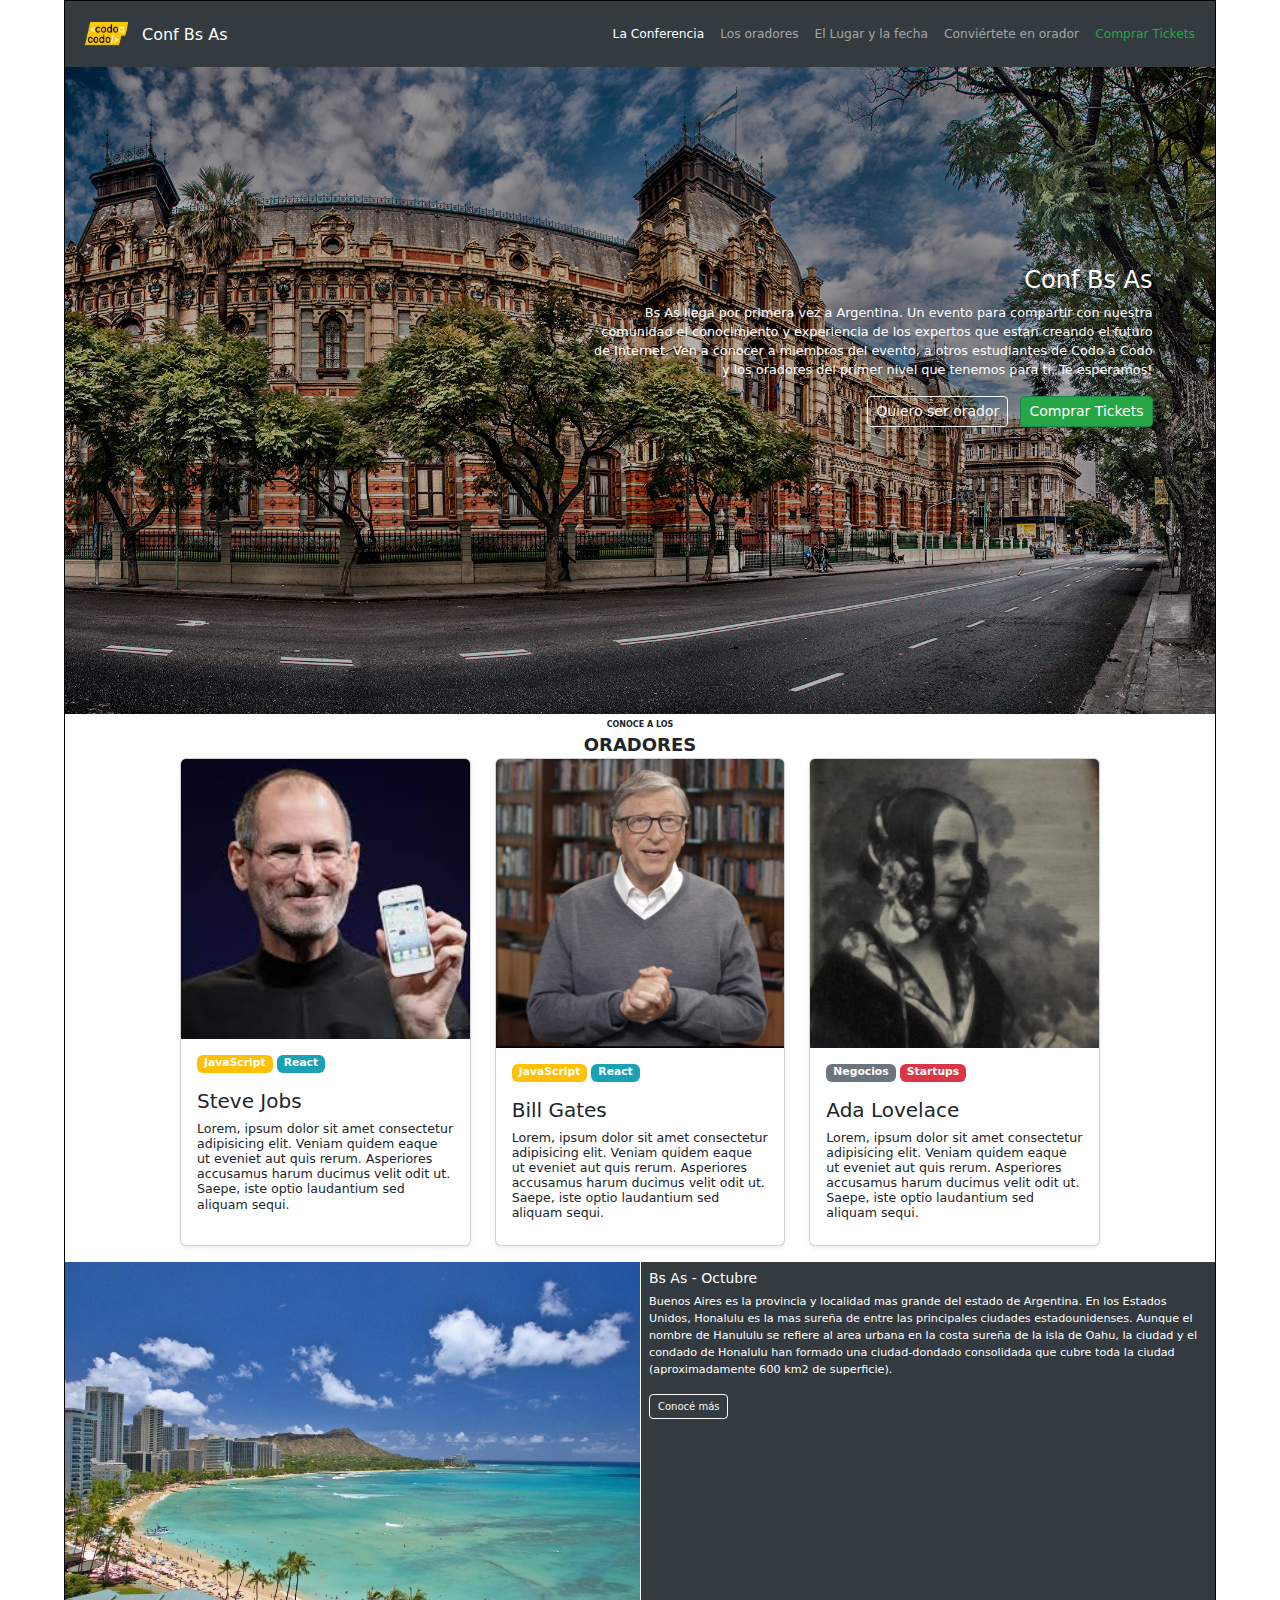
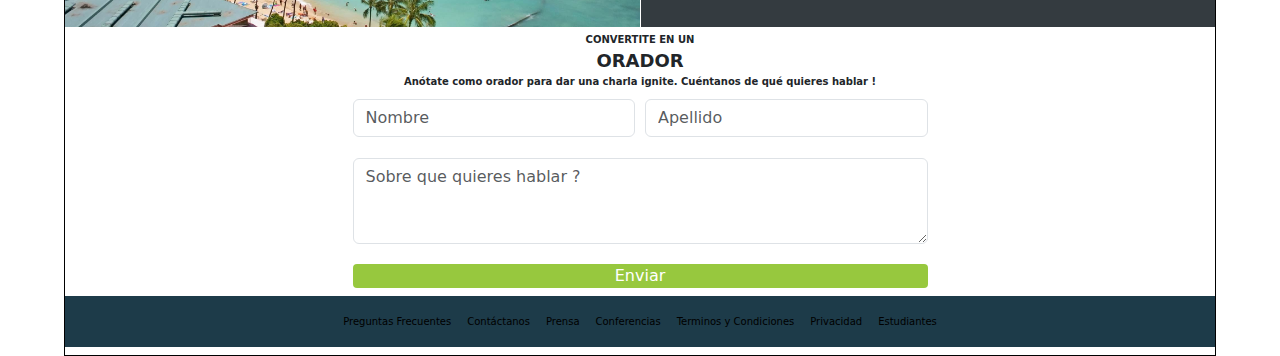
==== index.html @ 1c46b810 "Inicio del Proyecto" ====
<!DOCTYPE html>
<html lang="en">

<head>
  <title>Bootstrap 5 Example</title>
  <meta charset="utf-8">
  <meta name="viewport" content="width=device-width, initial-scale=1">
  <link href="https://cdn.jsdelivr.net/npm/bootstrap@5.1.3/dist/css/bootstrap.min.css" rel="stylesheet">
  <script src="https://cdn.jsdelivr.net/npm/bootstrap@5.1.3/dist/js/bootstrap.bundle.min.js"></script>
  <link rel="stylesheet" href="css/style.css">
</head>

<body>

  
  
  <!--    Menu de Navegacion-->
    
  <nav class="header-navbar navbar navbar-expand-md navbar-dark bg-dark text-white small">

    <!-- <div class="container-fluid  justify-content-start"> -->

    <div class="container-fluid small">
      
      <a class="navbar-brand" href="#"><img src="img/codoacodo.png" alt="" width="60" height="40" class="d-inline-block"><span style="font-size: 16px; margin: 5px;">Conf Bs As</span></a>
    
      <span>
        <ul class="navbar-nav">
          <li class="nav-item">
            <a class="nav-link active" aria-current="page" href="#">La Conferencia</a>
          </li>
          <li class="nav-item">
            <a class="nav-link" href="#">Los oradores</a>
          </li>
          <li class="nav-item">
            <a class="nav-link" href="#">El Lugar y la fecha</a>
          </li>
          <li class="nav-item">
            <a class="nav-link" href="#">Conviértete en orador</a>
          </li>
          <li class="nav-item">
            <a class="nav-link mytext-success" href="#">Comprar Tickets</a>
          </li>
        </ul>
      </span>

    </div>
  </nav>

  <!--    Imagen Bs As con Texto-->

  <div class="container-fluid p-0 m-0">

    <div class="image-container">
      <img src="img/ba1.jpg" alt="html5" class="imagen-con-texto">
      <div class="imagen-con-texto-titulo">
        <h4>Conf Bs As</h4>
        <p>Bs As llega por primera vez a Argentina. Un evento para compartir con nuestra comunidad el conocimiento y
          experiencia de los expertos que estan creando el futuro de Internet. Ven a conocer a miembros del evento, a
          otros estudiantes de Codo a Codo y los oradores del primer nivel que tenemos para ti. Te esperamos!</p>
        <button type="button" class="btn  btn-outline-light mb-2 btn-sm btn-block">Quiero ser orador</button>
        <button type="button" class="btn btn-comprar btn-success mb-2 ms-2  btn-sm btn-block ">Comprar Tickets</button>
      </div>
    </div>
  </div>




    <!--    Cuerpo Central con imagenes-->

    <div class="oradores" style="position: relative;">

    <p style="text-align: center; font-size:8px; font-weight: 600; padding: 0; margin-top: 5px; margin-bottom: 0;">CONOCE A LOS</p>
    <p style="text-align: center; font-size:large; font-weight: 600; padding: 0 ; margin: 0;">ORADORES</p>

        <div class="row row-cols-1 row-cols-xs-1 row-cols-sm-3 row-cols-lg-3">
        
        <div class="col">
          <div class="card h-100 shadow-sm"> <img
              src="img/steve.jpg"
              class="card-img-top" alt="...">
            <div class="card-body">
              <div class="clearfix mb-3"> 
                <span class="float-start badge  bg-warning">JavaScript</span> 
                <span class="float-start badge ms-1 bg-info">React</span> 
              </div>
              <h5 class="card-title">Steve Jobs</h5>
              <h6 class="card-title small">Lorem, ipsum dolor sit amet consectetur adipisicing elit. Veniam quidem eaque ut
                eveniet aut quis rerum. Asperiores accusamus harum ducimus velit odit ut. Saepe, iste optio laudantium sed
                aliquam sequi.</h6>
            </div>
          </div>
        </div>

        <div class="col">
          <div class="card h-100 shadow-sm"> <img
              src="img/bill.jpg"
              class="card-img-top" alt="...">
              <div class="card-body">
                <div class="clearfix mb-3"> 
                  <span class="float-start badge bg-warning">JavaScript</span> 
                  <span class="float-start badge  ms-1  bg-info">React</span> 
                </div>
                <h5 class="card-title">Bill Gates</h5>
                <h6 class="card-title small">Lorem, ipsum dolor sit amet consectetur adipisicing elit. Veniam quidem eaque ut
                  eveniet aut quis rerum. Asperiores accusamus harum ducimus velit odit ut. Saepe, iste optio laudantium sed
                  aliquam sequi.</h6>
              </div>
          </div>
        </div>

        <div class="col">
          <div class="card h-100 shadow-sm"> <img
              src="img/ada.jpeg"
              class="card-img-top" alt="...">
              <div class="card-body">
                <div class="clearfix mb-3"> 
                  <span class="float-start badge  bg-secondary">Negocios</span> 
                  <span class="float-start badge  ms-1  bg-danger">Startups</span> 
                </div>
                <h5 class="card-title">Ada Lovelace</h5>
                <h6 class="card-title small">Lorem, ipsum dolor sit amet consectetur adipisicing elit. Veniam quidem eaque ut
                  eveniet aut quis rerum. Asperiores accusamus harum ducimus velit odit ut. Saepe, iste optio laudantium sed
                  aliquam sequi.</h6>
              </div>
          </div>
        </div>
      
      </div>
    </div>

    <!--    Destino Playa-->


    <div class="container-fluid mt-3">

  
        <div class="row  row-cols-1 row-cols-xs-1 row-cols-sm-2 row-cols-lg-2">
          
          <div class="col m-0 p-0">
            <img src="img/honolulu.jpg"  alt="" style="width: 100%; height: 100%;">
          </div>
  
          <div class="destino-texto bg-dark  m-0 ps-2 pt-2">
           <h4 class="small">Bs As - Octubre</h4>
            <p class="small">Buenos Aires es la provincia y localidad mas grande del estado de Argentina. En los Estados Unidos, Honalulu es la mas sureña
          de entre las principales ciudades estadounidenses. Aunque el nombre de Hanululu se refiere al area urbana en la costa sureña de la isla
          de Oahu, la ciudad y el condado de Honalulu han formado una ciudad-dondado consolidada que cubre toda la ciudad (aproximadamente 600 km2 de superficie).
           </p>
           <button type="button" class="btn  btn-outline-light mb-2 btn-sm btn-block">Conocé más</button>
          </div>
        
        </div>
    </div>

    <!--    Formulario-->

    <div class="flex-box formulario-inscripcion" >

      <p style="text-align: center; font-size:10px; font-weight: 600; padding: 0; margin-top: 5px; margin-bottom: 0;">CONVERTITE EN UN </p>
      <p style="text-align: center; font-size:large; font-weight: 600; padding: 0 ; margin: 0;">ORADOR</p>
      <p style="text-align: center; font-size:10px; font-weight: 600;  padding: 0 ; margin: 0;">Anótate como orador para dar una charla ignite. Cuéntanos de qué quieres hablar ! </p>
      
      <form action="#">
        
            <div class="formulario-flex-item">
              <label for="Nombre"></label>
              <input type="text" class="form-control" id="nombre" placeholder="Nombre" name="nombre">

              <label for="apellido" style="margin: 5px;"></label>
              <input type="text" class="form-control" id="apellido" placeholder="Apellido" name="apellido">

            </div>           

           <label for="temas"></label>
           <textarea class="form-control" id="temas" placeholder="Sobre que quieres hablar ?" name="temas" rows="3"></textarea>
      
           <button type="submit" class="formulario-inscripcion-boton">Enviar</button>
 

      </form>

    </div>




  <!--    Footer-->
    
  <nav class="navbar navbar-expand-md text-white">

    <!-- <div class="container-fluid  justify-content-start"> -->

    <div class="footer ">
        <ul class="navbar-nav">
          <li class="nav-item">
            <a class="nav-link active" aria-current="page" href="#">Preguntas Frecuentes</a>
          </li>
          <li class="nav-item">
            <a class="nav-link active" href="#">Contáctanos</a>
          </li>
          <li class="nav-item">
            <a class="nav-link active" href="#">Prensa</a>
          </li>
          <li class="nav-item">
            <a class="nav-link active" href="#">Conferencias</a>
          </li>
          <li class="nav-item">
            <a class="nav-link active" href="#">Terminos y Condiciones</a>
          </li>
          <li class="nav-item">
            <a class="nav-link active" href="#">Privacidad</a>
          </li>
          <li class="nav-item">
            <a class="nav-link active" href="#">Estudiantes</a>
          </li>
        </ul>
    </div>
  </nav>



</body>

</html>
---- css/style.css ----
*{
    box-sizing: border-box !important;
  }

html{ 
    padding: 0;
    margin: 0;
   /* background-color: rgba(0, 0, 0, 0.85);*/
}

body{
    width: 90%;
    margin: auto;
    border: 1px solid black;
}

.bg-dark {

    background-color: #343b40 !important;
  }

  .bg-info {

    background-color:  #1ba1b6!important;
  }

 

  .mytext-success{
    color: rgba(38,166,69,255) !important;
  
  }

  .mytext-success:hover{
    color: rgb(171, 235, 171) !important;
  
  }

  .nav-item>a:hover{
    background-color: rgba(255, 255, 0, 0.605);
    color: black !important;
  }

.btn-comprar{
  background-color: rgba(38,166,69,255);
}
  
.btn-comprar:hover{
  background-color: rgb(26, 78, 26)
}

.image-container{
    position: relative;
    width: 100%;
    height: auto;
    background-color: black;
}

.image-container img{
    max-width: 100%;
    padding: 0;
    margin: 0;
    opacity: 0.7;
 }

div.imagen-con-texto-titulo{
    position: absolute;
    right: 5%;
    top: 30%;
    width: 50%;
    height: 100px;
    text-align: right;
    color: white;
    font-size: 0.8em;
    padding: 5px;
    
}

  .oradores{
    width: 80%;
    margin: auto;
    font-size: 0.9em;
  }

 

  .destino-texto{
    color: white;
    background-color: grey;
    border-left: 1px solid white;

  }

  .destino-texto p{
    font-size: 0.7em;
  }

  .destino-texto button{
    font-size: 10px;
  }

 .formulario-inscripcion{
    width: 50%;
    margin:  auto;
    font-size: 0.9em;

  }

  .formulario-inscripcion-boton{
    width: 100%;
    padding: 0px;
    margin: 0px;
    margin-top: 20px;
    color: white;
    font-size: 16px;
    background:rgba(151,200,62,255);
    border-radius: 4px ;
    border: none;
  }

  .formulario-inscripcion-boton:hover{
    background-color: rgba(0, 128, 0, 0.799);
  }

  .formulario-flex-item{
    display: flex;
    flex-direction: row;
    flex: 50%;
    margin-top: 10px;
  }

  .footer {
    background-color: rgba(29,59,73,255);
    text-align: center !important;
    font-size: 10px;
    width: 100%;
  }

  .footer ul{
    margin: 10px;
    /*justify-content: space-evenly*/
    justify-content: center;
  }

  .footer a{
    color: white;
  }




  @media (max-width: 992px) { 
    div.imagen-con-texto-titulo{
        position: relative;
        width: 100%;
        height: auto;
        background-color: black;
        right: 0;
        text-align: justify;
    
    }

    .btn{
        width: 100%;
        margin-left: 0 !important;
        padding: 0;
        margin: 0;

    }
    


    navbar>.container, .navbar>.container-fluid, .navbar>.container-lg, .navbar>.container-md, .navbar>.container-sm, .navbar>.container-xl, .navbar>.container-xxl {
      display: flex;
      flex-wrap: inherit;
      align-items: center;
      justify-content: space-between;
      flex-direction: column;
      text-align: center;
  }

  .oradores{
    width: 100%;
    margin: auto;
    font-size: 1.2em;
  }

  .formulario-flex-item{
  
    flex-direction: column;
    flex: 100%;
  }

}
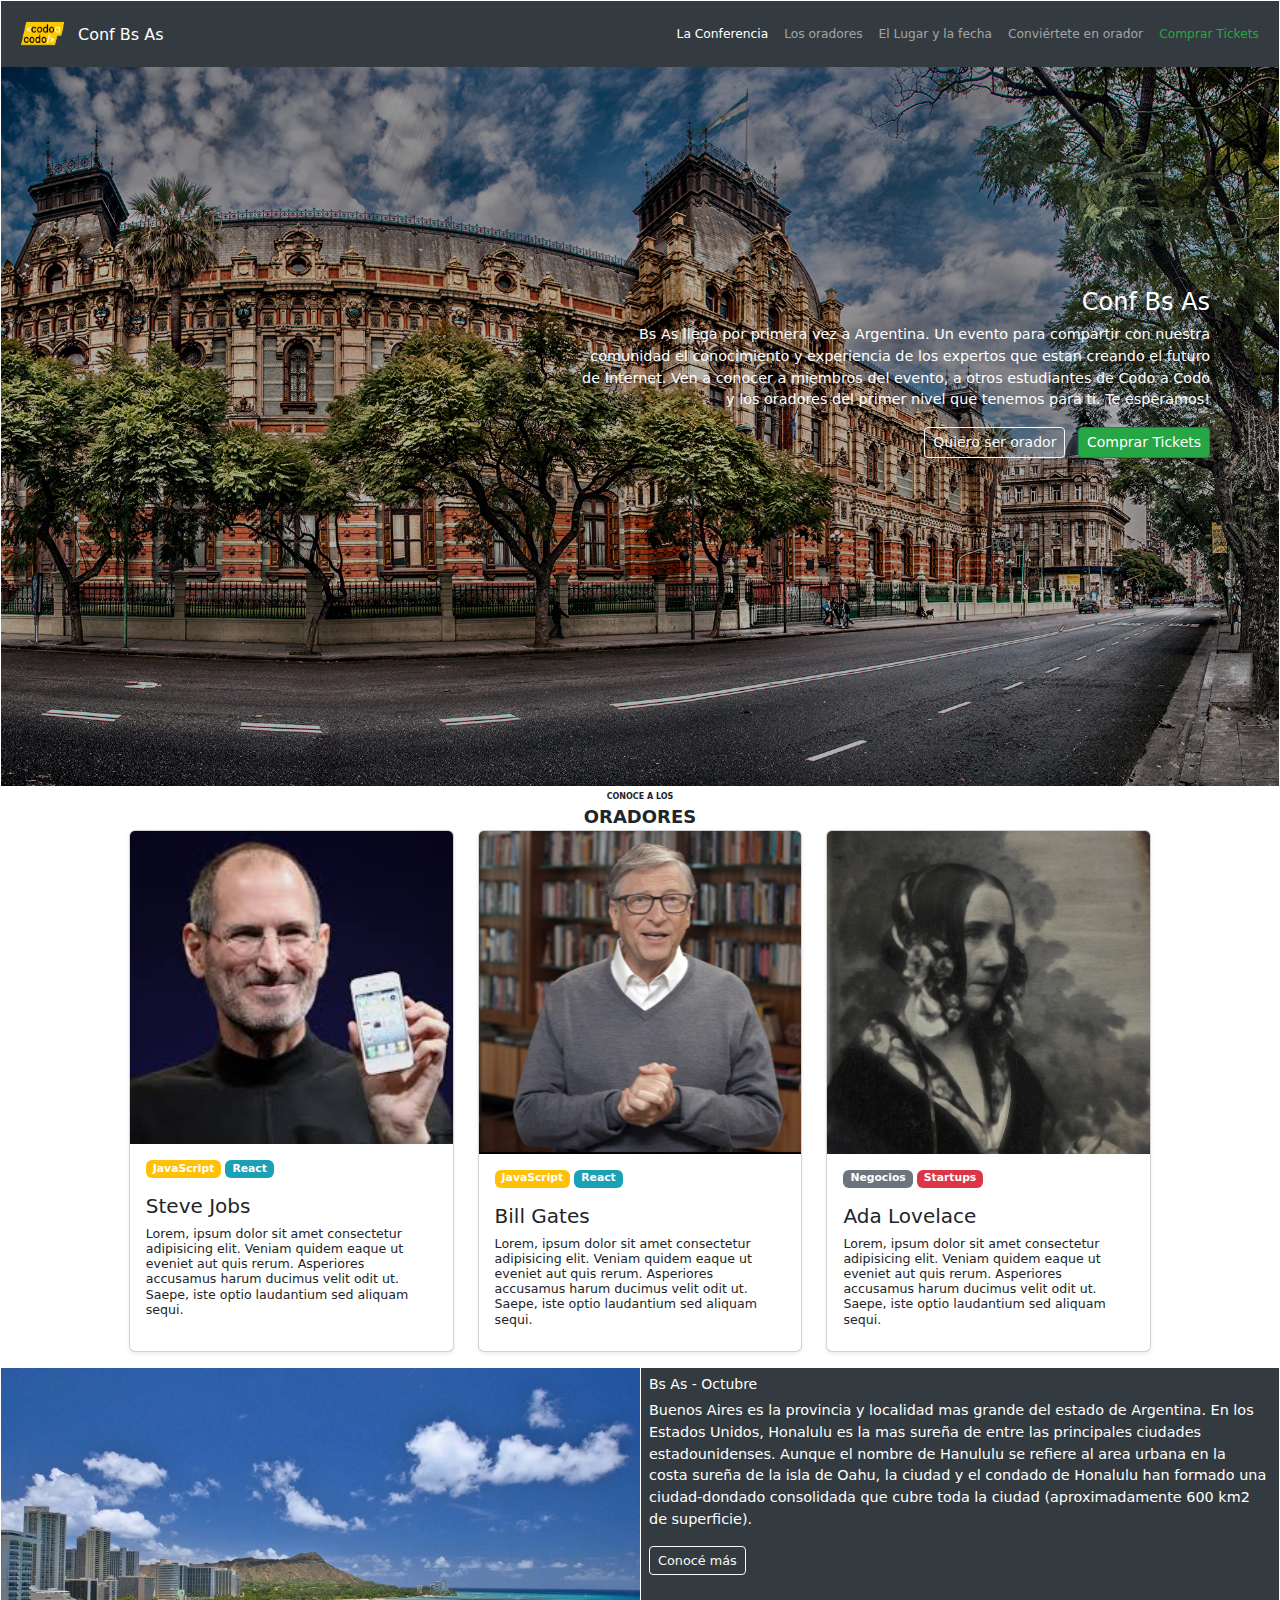
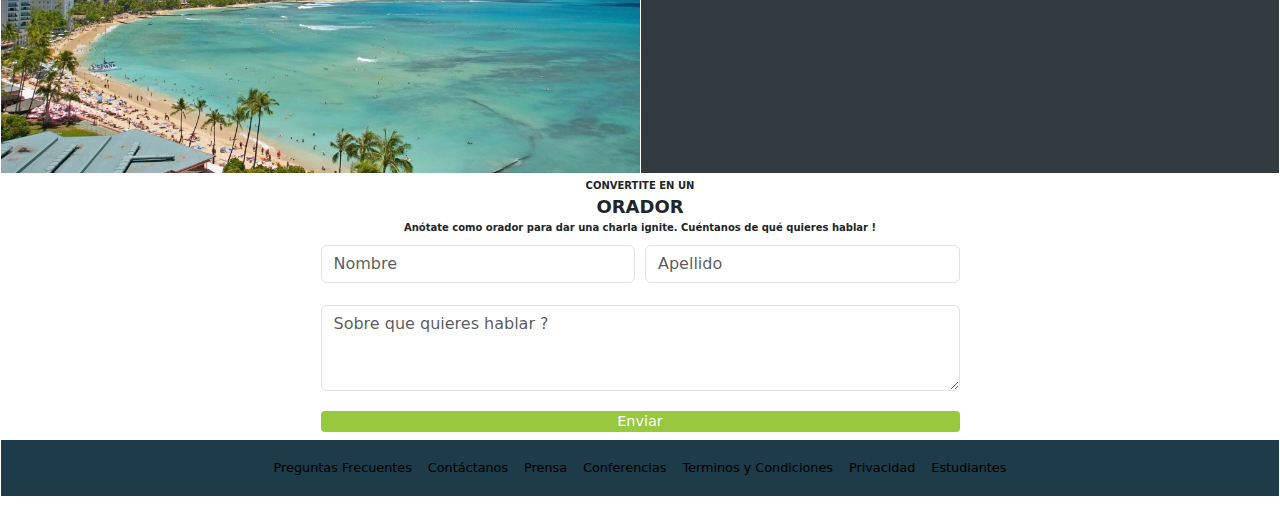
==== commit 8fb31ada: "Ajustes Menores de Diseno" ====
--- a/index.html
+++ b/index.html
@@ -2,7 +2,7 @@
 <html lang="en">
 
 <head>
-  <title>Bootstrap 5 Example</title>
+  <title>Conferencia Buenos Aires</title>
   <meta charset="utf-8">
   <meta name="viewport" content="width=device-width, initial-scale=1">
   <link href="https://cdn.jsdelivr.net/npm/bootstrap@5.1.3/dist/css/bootstrap.min.css" rel="stylesheet">
--- a/css/style.css
+++ b/css/style.css
@@ -4,14 +4,14 @@
 
 html{ 
     padding: 0;
-    margin: 0;
+    margin: 1px;
    /* background-color: rgba(0, 0, 0, 0.85);*/
 }
 
 body{
-    width: 90%;
+    width: 100%;
     margin: auto;
-    border: 1px solid black;
+    border: 0px solid black;
 }
 
 .bg-dark {
@@ -71,7 +71,7 @@
     height: 100px;
     text-align: right;
     color: white;
-    font-size: 0.8em;
+    font-size: 0.9em;
     padding: 5px;
     
 }
@@ -92,11 +92,11 @@
   }
 
   .destino-texto p{
-    font-size: 0.7em;
+    font-size: 0.9em;
   }
 
   .destino-texto button{
-    font-size: 10px;
+    font-size: 0.8em;
   }
 
  .formulario-inscripcion{
@@ -112,7 +112,7 @@
     margin: 0px;
     margin-top: 20px;
     color: white;
-    font-size: 16px;
+    font-size: 1em;
     background:rgba(151,200,62,255);
     border-radius: 4px ;
     border: none;
@@ -132,7 +132,7 @@
   .footer {
     background-color: rgba(29,59,73,255);
     text-align: center !important;
-    font-size: 10px;
+    font-size: 0.8em;
     width: 100%;
   }
 
@@ -182,7 +182,7 @@
   .oradores{
     width: 100%;
     margin: auto;
-    font-size: 1.2em;
+    font-size: 1em;
   }
 
   .formulario-flex-item{
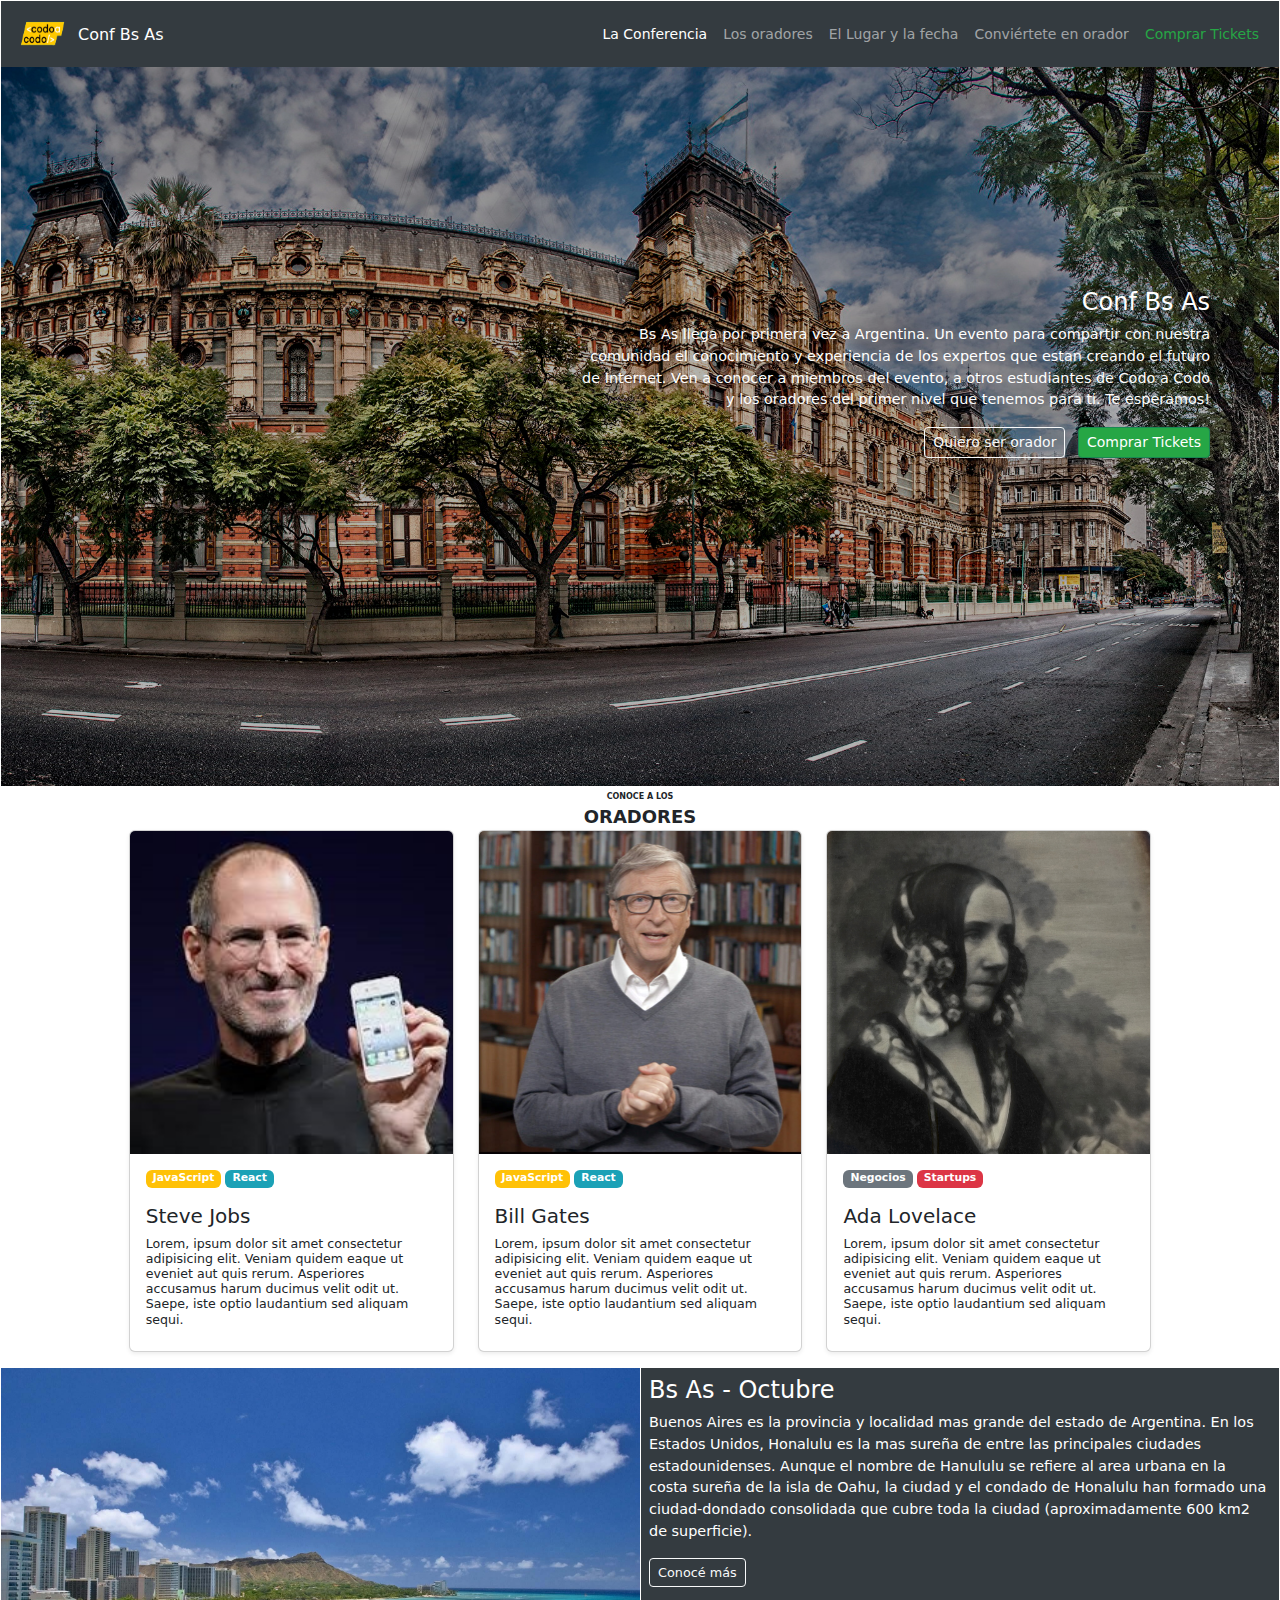
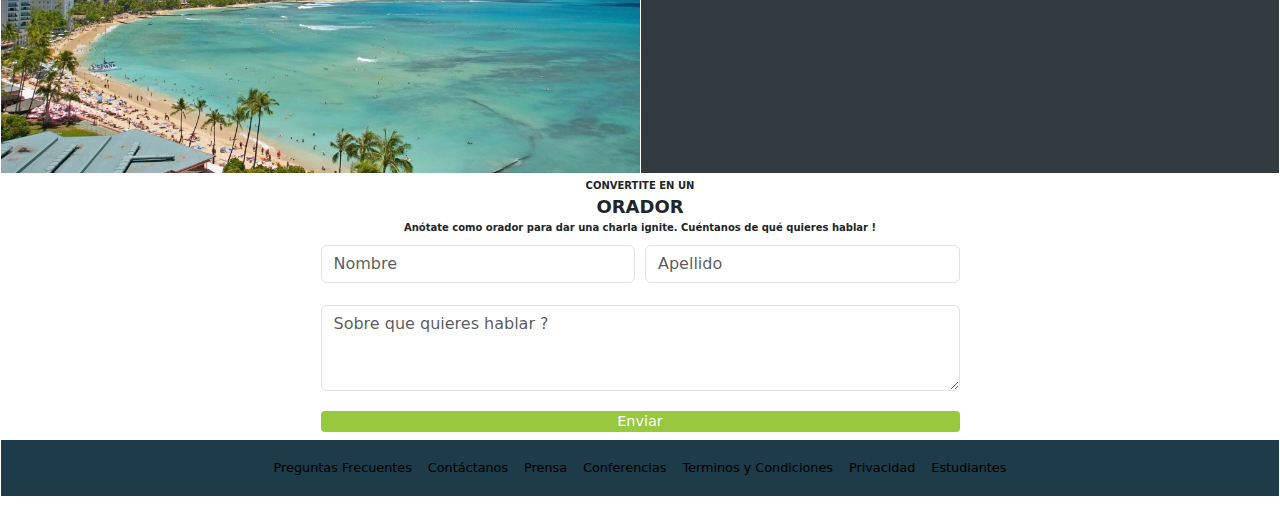
==== commit fde4790e: "Arreglo de imagen Steve" ====
--- a/index.html
+++ b/index.html
@@ -20,7 +20,7 @@
 
     <!-- <div class="container-fluid  justify-content-start"> -->
 
-    <div class="container-fluid small">
+    <div class="container-fluid">
       
       <a class="navbar-brand" href="#"><img src="img/codoacodo.png" alt="" width="60" height="40" class="d-inline-block"><span style="font-size: 16px; margin: 5px;">Conf Bs As</span></a>
     
@@ -77,11 +77,9 @@
         <div class="row row-cols-1 row-cols-xs-1 row-cols-sm-3 row-cols-lg-3">
         
         <div class="col">
-          <div class="card h-100 shadow-sm"> <img
-              src="img/steve.jpg"
-              class="card-img-top" alt="...">
+          <div class="card h-100 shadow-sm"> <img src="img/steve.jpg" class="card-img-top" alt="Steve Jobs">
             <div class="card-body">
-              <div class="clearfix mb-3"> 
+              <div class="clearfix mb-3">
                 <span class="float-start badge  bg-warning">JavaScript</span> 
                 <span class="float-start badge ms-1 bg-info">React</span> 
               </div>
@@ -94,11 +92,9 @@
         </div>
 
         <div class="col">
-          <div class="card h-100 shadow-sm"> <img
-              src="img/bill.jpg"
-              class="card-img-top" alt="...">
-              <div class="card-body">
-                <div class="clearfix mb-3"> 
+          <div class="card h-100 shadow-sm"> <img src="img/bill.jpg" class="card-img-top" alt="Bill Gates">
+            <div class="card-body">
+                <div class="clearfix mb-3">
                   <span class="float-start badge bg-warning">JavaScript</span> 
                   <span class="float-start badge  ms-1  bg-info">React</span> 
                 </div>
@@ -113,7 +109,7 @@
         <div class="col">
           <div class="card h-100 shadow-sm"> <img
               src="img/ada.jpeg"
-              class="card-img-top" alt="...">
+              class="card-img-top" alt="Ada Lovelace">
               <div class="card-body">
                 <div class="clearfix mb-3"> 
                   <span class="float-start badge  bg-secondary">Negocios</span> 
@@ -143,8 +139,8 @@
           </div>
   
           <div class="destino-texto bg-dark  m-0 ps-2 pt-2">
-           <h4 class="small">Bs As - Octubre</h4>
-            <p class="small">Buenos Aires es la provincia y localidad mas grande del estado de Argentina. En los Estados Unidos, Honalulu es la mas sureña
+           <h4>Bs As - Octubre</h4>
+            <p>Buenos Aires es la provincia y localidad mas grande del estado de Argentina. En los Estados Unidos, Honalulu es la mas sureña
           de entre las principales ciudades estadounidenses. Aunque el nombre de Hanululu se refiere al area urbana en la costa sureña de la isla
           de Oahu, la ciudad y el condado de Honalulu han formado una ciudad-dondado consolidada que cubre toda la ciudad (aproximadamente 600 km2 de superficie).
            </p>
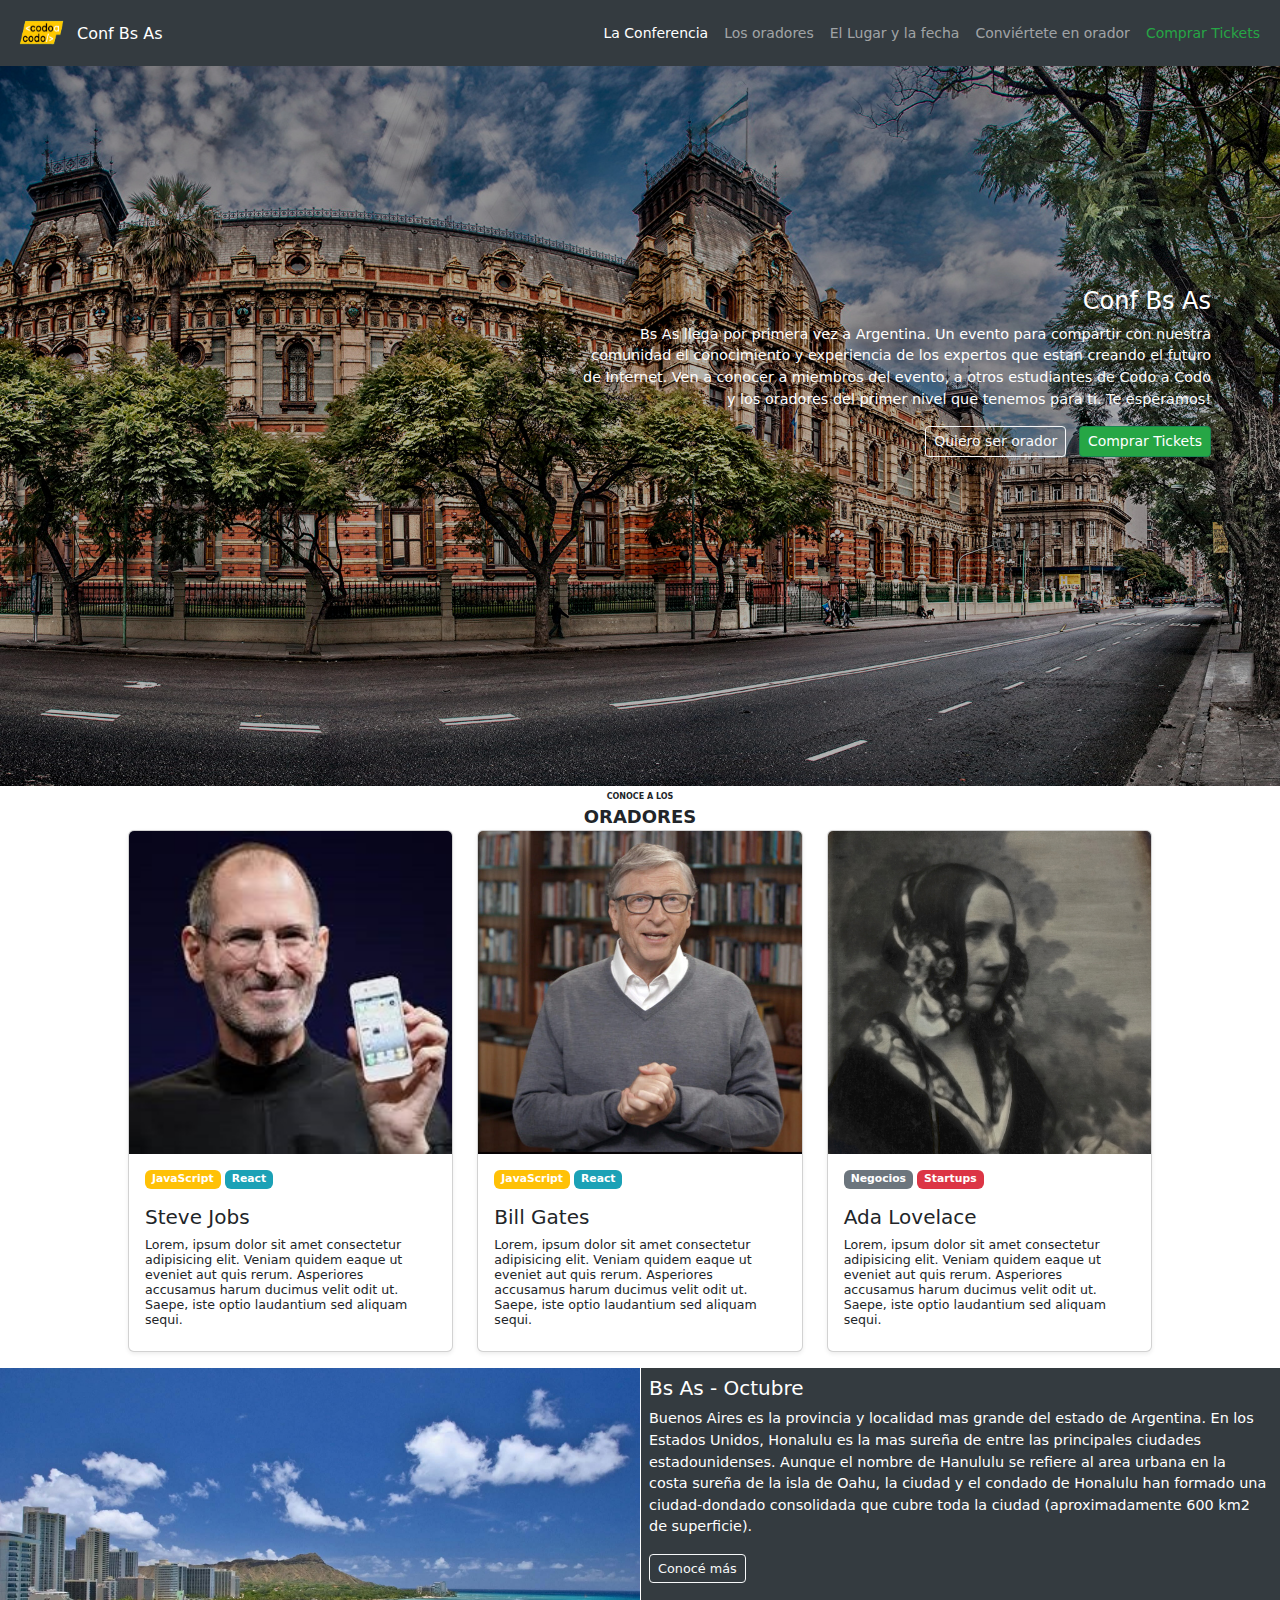
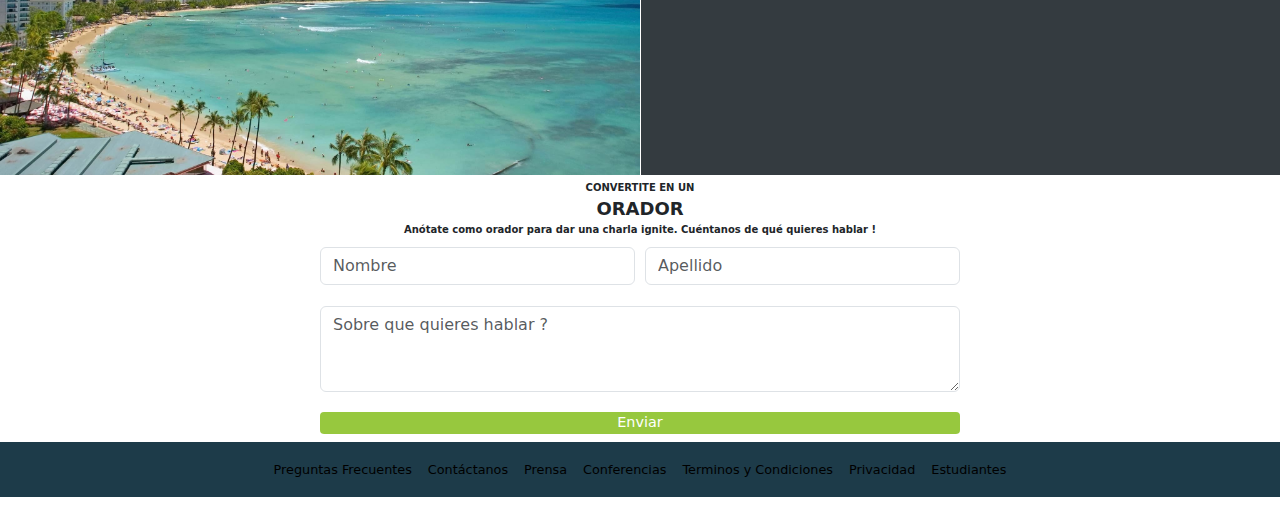
==== commit 60a1b38a: "Correccion Scroll Horizontal" ====
--- a/index.html
+++ b/index.html
@@ -139,7 +139,7 @@
           </div>
   
           <div class="destino-texto bg-dark  m-0 ps-2 pt-2">
-           <h4>Bs As - Octubre</h4>
+           <h5>Bs As - Octubre</h5>
             <p>Buenos Aires es la provincia y localidad mas grande del estado de Argentina. En los Estados Unidos, Honalulu es la mas sureña
           de entre las principales ciudades estadounidenses. Aunque el nombre de Hanululu se refiere al area urbana en la costa sureña de la isla
           de Oahu, la ciudad y el condado de Honalulu han formado una ciudad-dondado consolidada que cubre toda la ciudad (aproximadamente 600 km2 de superficie).
--- a/css/style.css
+++ b/css/style.css
@@ -4,14 +4,14 @@
 
 html{ 
     padding: 0;
-    margin: 1px;
+    margin: 0px;
    /* background-color: rgba(0, 0, 0, 0.85);*/
 }
 
 body{
     width: 100%;
     margin: auto;
-    border: 0px solid black;
+    
 }
 
 .bg-dark {
@@ -180,7 +180,7 @@
   }
 
   .oradores{
-    width: 100%;
+    width: 95%;
     margin: auto;
     font-size: 1em;
   }
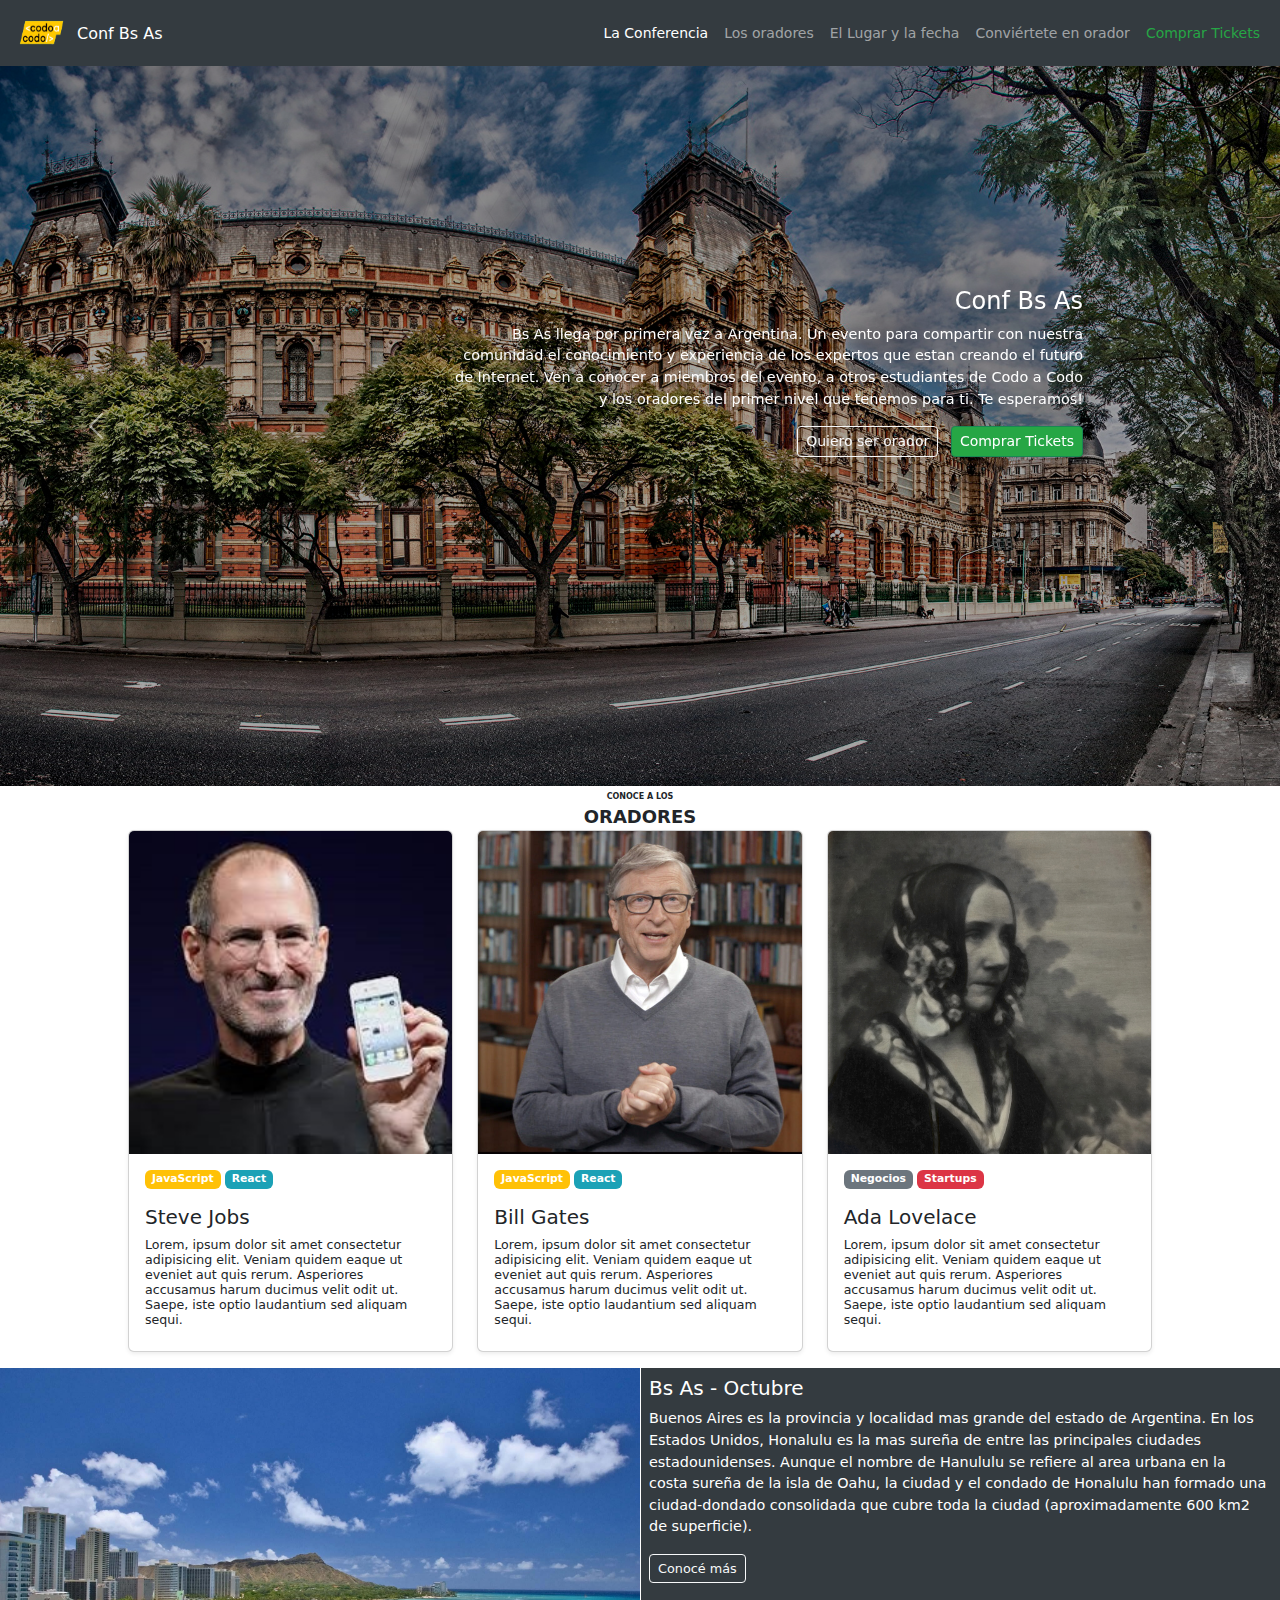
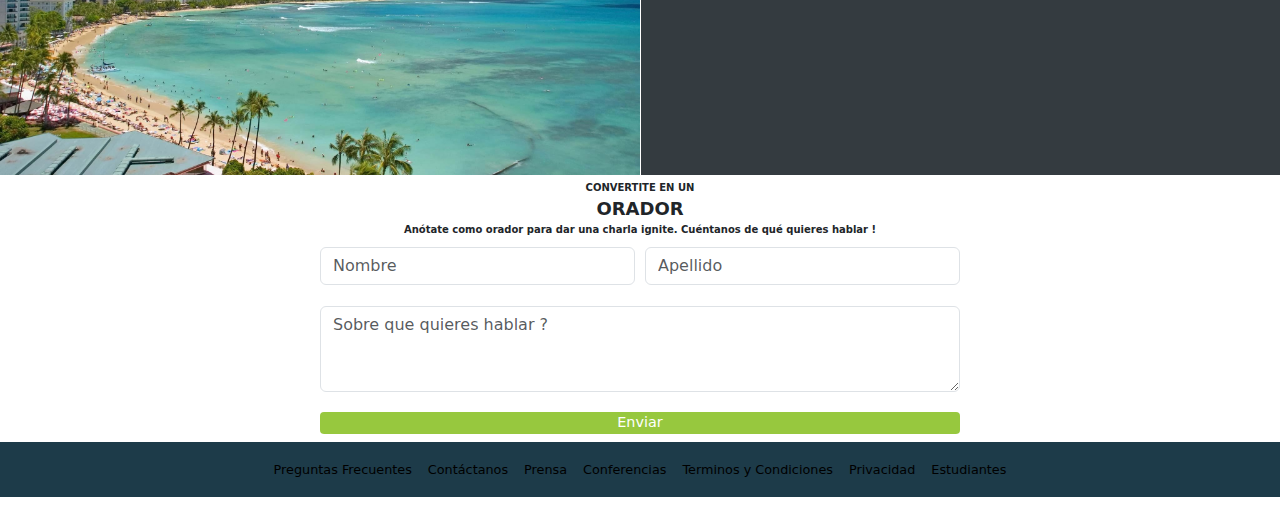
==== commit ddfeb755: "Incorporacion Slide Control" ====
--- a/index.html
+++ b/index.html
@@ -10,6 +10,7 @@
   <link rel="stylesheet" href="css/style.css">
 </head>
 
+
 <body>
 
   
@@ -47,7 +48,7 @@
     </div>
   </nav>
 
-  <!--    Imagen Bs As con Texto-->
+  <!--    Imagen Bs As con Texto
 
   <div class="container-fluid p-0 m-0">
 
@@ -62,9 +63,52 @@
         <button type="button" class="btn btn-comprar btn-success mb-2 ms-2  btn-sm btn-block ">Comprar Tickets</button>
       </div>
     </div>
-  </div>
-
-
+  </div>  -->
+
+    <div class="image-container">
+
+
+        <!-- Carousel -->
+        <div id="demo" class="carousel slide" data-bs-ride="carousel">
+
+          <!-- Indicators/dots -->
+          <div class="carousel-indicators">
+            <button type="button" data-bs-target="#demo" data-bs-slide-to="0" class="active"></button>
+            <button type="button" data-bs-target="#demo" data-bs-slide-to="1"></button>
+            <button type="button" data-bs-target="#demo" data-bs-slide-to="2"></button>
+          </div>
+
+          <!-- The slideshow/carousel -->
+          <div class="carousel-inner">
+            <div class="carousel-item active">
+              <img src="img/ba1.jpg" alt="ba1" class="d-block w-100">
+            </div>
+            <div class="carousel-item">
+              <img src="img/ba2.jpg" alt="ba2" class="d-block w-100">
+            </div>
+            <div class="carousel-item">
+              <img src="img/ba3.jpg" alt="ba3" class="d-block w-100">
+            </div>
+          </div>
+
+          <!-- Left and right controls/icons -->
+          <button class="carousel-control-prev" type="button" data-bs-target="#demo" data-bs-slide="prev">
+            <span class="carousel-control-prev-icon"></span>
+          </button>
+          <button class="carousel-control-next" type="button" data-bs-target="#demo" data-bs-slide="next">
+            <span class="carousel-control-next-icon"></span>
+          </button>
+        </div>
+        
+        <div class="imagen-con-texto-titulo">
+          <h4>Conf Bs As</h4>
+          <p>Bs As llega por primera vez a Argentina. Un evento para compartir con nuestra comunidad el conocimiento y
+            experiencia de los expertos que estan creando el futuro de Internet. Ven a conocer a miembros del evento, a
+            otros estudiantes de Codo a Codo y los oradores del primer nivel que tenemos para ti. Te esperamos!</p>
+          <button type="button" class="btn  btn-outline-light mb-2 btn-sm btn-block">Quiero ser orador</button>
+          <button type="button" class="btn btn-comprar btn-success mb-2 ms-2  btn-sm btn-block ">Comprar Tickets</button>
+        </div>
+    </div>
 
 
     <!--    Cuerpo Central con imagenes-->
@@ -150,6 +194,7 @@
         </div>
     </div>
 
+    
     <!--    Formulario-->
 
     <div class="flex-box formulario-inscripcion" >
--- a/css/style.css
+++ b/css/style.css
@@ -60,12 +60,12 @@
     max-width: 100%;
     padding: 0;
     margin: 0;
-    opacity: 0.7;
+    opacity: 0.65;
  }
 
 div.imagen-con-texto-titulo{
     position: absolute;
-    right: 5%;
+    right: 15%;
     top: 30%;
     width: 50%;
     height: 100px;
